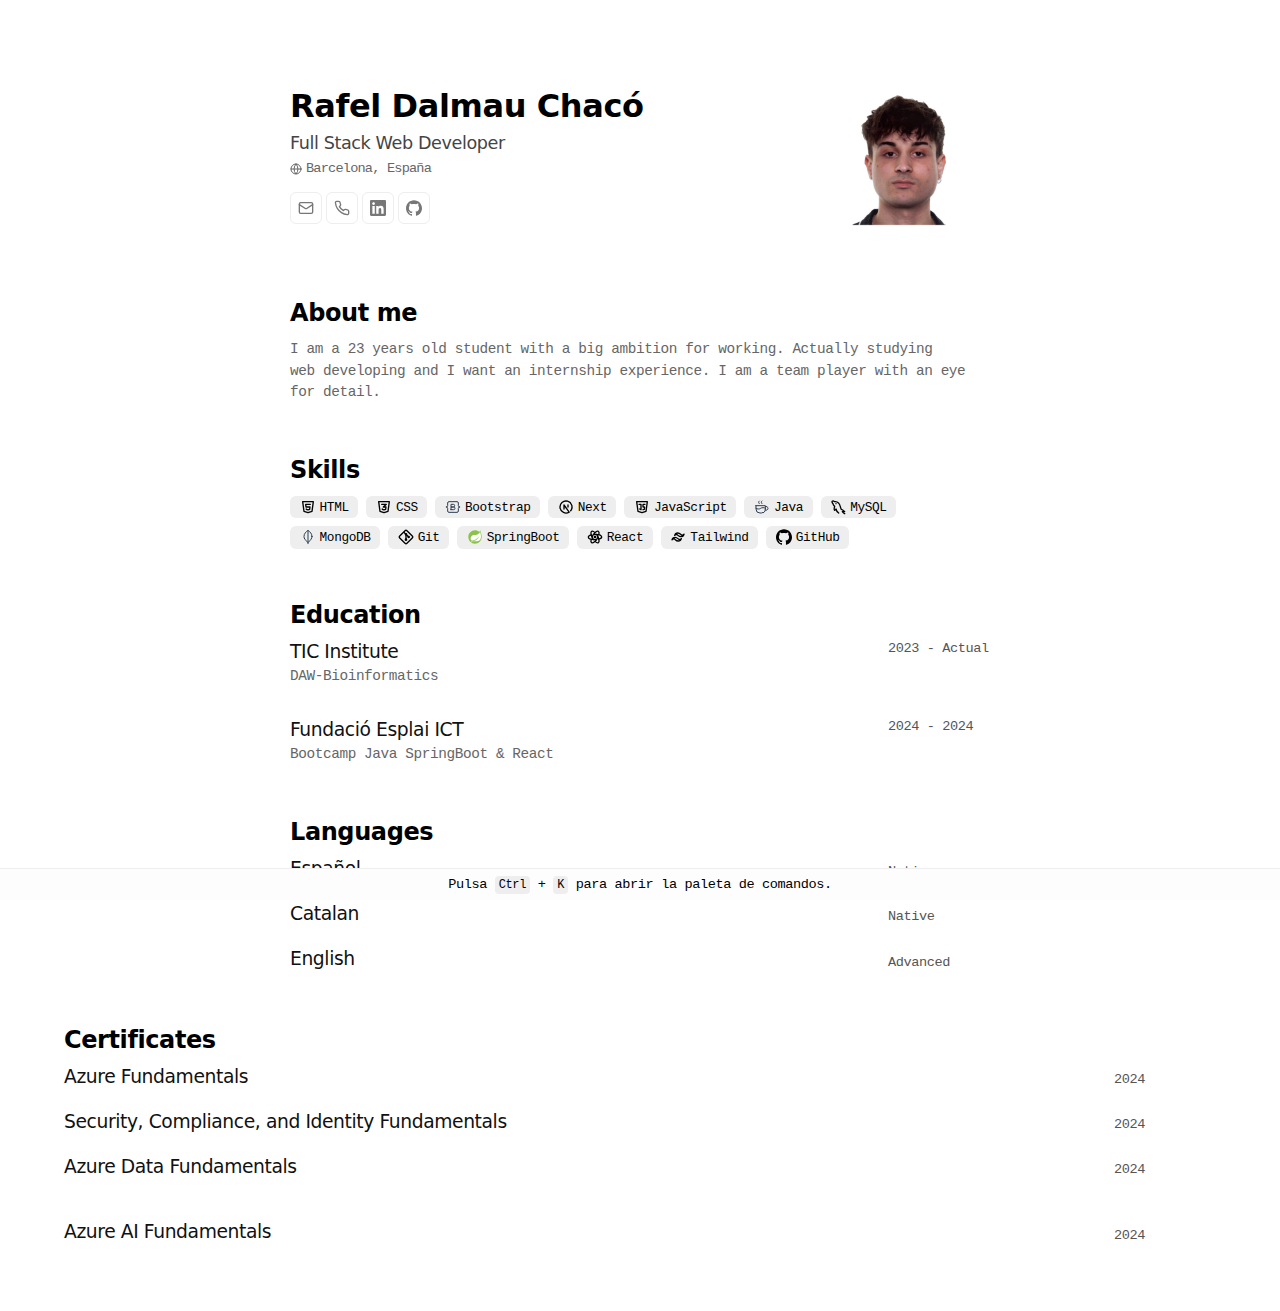
==== index.html @ 2e0b367d "Add files via upload" ====
<!DOCTYPE html>
<html lang="es">

<head>
    <meta charset="UTF-8">
    <title>CV de Rafel Dalmau Chacó - Full Stack Web Developer</title>
    <meta name="description"
        content="I am a 23 years old student with a big ambition for working. Actually studying web developing and I want an internship experience. I am a team player with an eye for detail.">
    <meta name="viewport" content="width=device-width">
    <link rel="icon" type="image/svg+xml" href="/favicon.svg">
    <link rel="preload" as="image" href="/me.webp">
    <link rel="stylesheet" href="/_astro/index.lom0MNfu.css" />
    <script type="module" src="/_astro/hoisted.kmOTkOm2.js"></script>
</head>

<body>
    <main data-astro-cid-j7pv25f6>
        <section data-astro-cid-sh445jdo>
            <div class="container" data-astro-cid-anhloy43>
                <div class="info" data-astro-cid-anhloy43>
                    <h1 data-astro-cid-anhloy43>Rafel Dalmau Chacó</h1>
                    <h2 data-astro-cid-anhloy43>Full Stack Web Developer</h2> <span data-astro-cid-anhloy43> <svg
                            xmlns="http://www.w3.org/2000/svg" width="12" height="12" viewBox="0 0 24 24" fill="none"
                            stroke="currentColor" stroke-width="2" stroke-linecap="round" stroke-linejoin="round">
                            <circle cx="12" cy="12" r="10"></circle>
                            <path d="M12 2a14.5 14.5 0 0 0 0 20 14.5 14.5 0 0 0 0-20"></path>
                            <path d="M2 12h20"></path>
                        </svg> Barcelona, España </span>
                    <footer class="print" data-astro-cid-anhloy43> rafelcod@gmail.com • +34 608732371 •
                        https://www.linkedin.com/in/rafeldalmauchaco/ </footer>
                    <footer class="no-print" data-astro-cid-anhloy43> <a href="mailto:rafelcod@gmail.com"
                            title="Enviar un correo electrónico a Rafel Dalmau Chacó al correo rafelcod@gmail.com"
                            target="_blank" rel="noopener noreferrer" data-astro-cid-anhloy43> <svg
                                xmlns="http://www.w3.org/2000/svg" width="16" height="16" viewBox="0 0 24 24"
                                fill="none" stroke="currentColor" stroke-width="2" stroke-linecap="round"
                                stroke-linejoin="round" class="lucide lucide-mail size-4">
                                <title>Mail Icon</title>
                                <rect width="20" height="16" x="2" y="4" rx="2"></rect>
                                <path d="m22 7-8.97 5.7a1.94 1.94 0 0 1-2.06 0L2 7"></path>
                            </svg> </a> <a href="tel:+34 608732371"
                            title="Llamar por teléfono a Rafel Dalmau Chacó al número +34 608732371" target="_blank"
                            rel="noopener noreferrer" data-astro-cid-anhloy43> <svg xmlns="http://www.w3.org/2000/svg"
                                width="16" height="16" viewBox="0 0 24 24" fill="none" stroke="currentColor"
                                stroke-width="2" stroke-linecap="round" stroke-linejoin="round">
                                <title>Phone Icon</title>
                                <path
                                    d="M22 16.92v3a2 2 0 0 1-2.18 2 19.79 19.79 0 0 1-8.63-3.07 19.5 19.5 0 0 1-6-6 19.79 19.79 0 0 1-3.07-8.67A2 2 0 0 1 4.11 2h3a2 2 0 0 1 2 1.72 12.84 12.84 0 0 0 .7 2.81 2 2 0 0 1-.45 2.11L8.09 9.91a16 16 0 0 0 6 6l1.27-1.27a2 2 0 0 1 2.11-.45 12.84 12.84 0 0 0 2.81.7A2 2 0 0 1 22 16.92z">
                                </path>
                            </svg> </a> <a href="https://www.linkedin.com/in/rafeldalmauchaco/"
                            title="Visitar el perfil de Rafel Dalmau Chacó en LinkedIn" target="_blank"
                            rel="noopener noreferrer" data-astro-cid-anhloy43> <svg height="16" width="16"
                                viewBox="0 0 24 24" xmlns="http://www.w3.org/2000/svg">
                                <title>LinkedIn</title>
                                <path fill="currentColor"
                                    d="M20.447 20.452h-3.554v-5.569c0-1.328-.027-3.037-1.852-3.037-1.853 0-2.136 1.445-2.136 2.939v5.667H9.351V9h3.414v1.561h.046c.477-.9 1.637-1.85 3.37-1.85 3.601 0 4.267 2.37 4.267 5.455v6.286zM5.337 7.433c-1.144 0-2.063-.926-2.063-2.065 0-1.138.92-2.063 2.063-2.063 1.14 0 2.064.925 2.064 2.063 0 1.139-.925 2.065-2.064 2.065zm1.782 13.019H3.555V9h3.564v11.452zM22.225 0H1.771C.792 0 0 .774 0 1.729v20.542C0 23.227.792 24 1.771 24h20.451C23.2 24 24 23.227 24 22.271V1.729C24 .774 23.2 0 22.222 0h.003z">
                                </path>
                            </svg> </a><a href="https://github.com/rdalmau23"
                            title="Visitar el perfil de Rafel Dalmau Chacó en GitHub" target="_blank"
                            rel="noopener noreferrer" data-astro-cid-anhloy43> <svg width="16" height="16"
                                viewBox="0 0 24 24" xmlns="http://www.w3.org/2000/svg">
                                <title>GitHub</title>
                                <path fill="currentColor"
                                    d="M12 .297c-6.63 0-12 5.373-12 12 0 5.303 3.438 9.8 8.205 11.385.6.113.82-.258.82-.577 0-.285-.01-1.04-.015-2.04-3.338.724-4.042-1.61-4.042-1.61C4.422 18.07 3.633 17.7 3.633 17.7c-1.087-.744.084-.729.084-.729 1.205.084 1.838 1.236 1.838 1.236 1.07 1.835 2.809 1.305 3.495.998.108-.776.417-1.305.76-1.605-2.665-.3-5.466-1.332-5.466-5.93 0-1.31.465-2.38 1.235-3.22-.135-.303-.54-1.523.105-3.176 0 0 1.005-.322 3.3 1.23.96-.267 1.98-.399 3-.405 1.02.006 2.04.138 3 .405 2.28-1.552 3.285-1.23 3.285-1.23.645 1.653.24 2.873.12 3.176.765.84 1.23 1.91 1.23 3.22 0 4.61-2.805 5.625-5.475 5.92.42.36.81 1.096.81 2.22 0 1.606-.015 2.896-.015 3.286 0 .315.21.69.825.57C20.565 22.092 24 17.592 24 12.297c0-6.627-5.373-12-12-12">
                                </path>
                            </svg> </a> </footer>
                </div>
                <figure data-astro-cid-anhloy43> <img src="/me.webp" alt="Rafel Dalmau Chacó" data-astro-cid-anhloy43>
                </figure>
            </div>
        </section>
        <section data-astro-cid-sh445jdo>
            <h2 data-astro-cid-sh445jdo>About me</h2>
            <p> I am a 23 years old student with a big ambition for working. Actually studying web developing and I want
                an internship experience. I am a team player with an eye for detail. </p>
        </section>
        <section data-astro-cid-sh445jdo>
            <h2 data-astro-cid-sh445jdo>Skills</h2>
            <ul data-astro-cid-sye7xtqh>
                <li data-astro-cid-sye7xtqh> <svg width="16" height="16" viewBox="0 0 24 24" stroke-width="2"
                        stroke="currentColor" fill="none" stroke-linecap="round" stroke-linejoin="round">
                        <path stroke="none" d="M0 0h24v24H0z" fill="none"></path>
                        <path d="M20 4l-2 14.5l-6 2l-6 -2l-2 -14.5z"></path>
                        <path d="M15.5 8h-7l.5 4h6l-.5 3.5l-2.5 .75l-2.5 -.75l-.1 -.5"></path>
                    </svg> <span data-astro-cid-sye7xtqh>HTML</span> </li>
                <li data-astro-cid-sye7xtqh> <svg width="16" height="16" viewBox="0 0 24 24" stroke-width="2"
                        stroke="currentColor" fill="none" stroke-linecap="round" stroke-linejoin="round">
                        <path stroke="none" d="M0 0h24v24H0z" fill="none"></path>
                        <path d="M20 4l-2 14.5l-6 2l-6 -2l-2 -14.5z"></path>
                        <path d="M8.5 8h7l-4.5 4h4l-.5 3.5l-2.5 .75l-2.5 -.75l-.1 -.5"></path>
                    </svg> <span data-astro-cid-sye7xtqh>CSS</span> </li>
                <li data-astro-cid-sye7xtqh> <svg xmlns="http://www.w3.org/2000/svg"
                        class="icon icon-tabler icon-tabler-brand-bootstrap" width="16" height="16" viewBox="0 0 24 24"
                        stroke-width="1.5" stroke="#2c3e50" fill="none" stroke-linecap="round" stroke-linejoin="round">
                        <path stroke="none" d="M0 0h24v24H0z" fill="none"></path>
                        <path d="M2 12a2 2 0 0 0 2 -2v-4a2 2 0 0 1 2 -2h12a2 2 0 0 1 2 2v4a2 2 0 0 0 2 2"></path>
                        <path d="M2 12a2 2 0 0 1 2 2v4a2 2 0 0 0 2 2h12a2 2 0 0 0 2 -2v-4a2 2 0 0 1 2 -2"></path>
                        <path d="M9 16v-8h3.5a2 2 0 1 1 0 4h-3.5h4a2 2 0 1 1 0 4h-4z"></path>
                    </svg> <span data-astro-cid-sye7xtqh>Bootstrap</span> </li>
                <li data-astro-cid-sye7xtqh> <svg width="16" height="16" viewBox="0 0 24 24" stroke-width="2"
                        stroke="currentColor" fill="none" stroke-linecap="round" stroke-linejoin="round">
                        <path stroke="none" d="M0 0h24v24H0z" fill="none"></path>
                        <path d="M9 15v-6l7.745 10.65a9 9 0 1 1 2.255 -1.993"></path>
                        <path d="M15 12v-3"></path>
                    </svg> <span data-astro-cid-sye7xtqh>Next</span> </li>
                <li data-astro-cid-sye7xtqh> <svg width="16" height="16" viewBox="0 0 24 24" stroke-width="2"
                        stroke="currentColor" fill="none" stroke-linecap="round" stroke-linejoin="round">
                        <path stroke="none" d="M0 0h24v24H0z" fill="none"></path>
                        <path d="M20 4l-2 14.5l-6 2l-6 -2l-2 -14.5z"></path>
                        <path d="M7.5 8h3v8l-2 -1"></path>
                        <path
                            d="M16.5 8h-2.5a.5 .5 0 0 0 -.5 .5v3a.5 .5 0 0 0 .5 .5h1.423a.5 .5 0 0 1 .495 .57l-.418 2.93l-2 .5">
                        </path>
                    </svg> <span data-astro-cid-sye7xtqh>JavaScript</span> </li>
                <li data-astro-cid-sye7xtqh> <svg xmlns="http://www.w3.org/2000/svg"
                        class="icon icon-tabler icon-tabler-coffee" width="16" height="16" viewBox="0 0 24 24"
                        stroke-width="1.5" stroke="#2c3e50" fill="none" stroke-linecap="round" stroke-linejoin="round">
                        <path stroke="none" d="M0 0h24v24H0z" fill="none"></path>
                        <path
                            d="M3 14c.83 .642 2.077 1.017 3.5 1c1.423 .017 2.67 -.358 3.5 -1c.83 -.642 2.077 -1.017 3.5 -1c1.423 -.017 2.67 .358 3.5 1">
                        </path>
                        <path d="M8 3a2.4 2.4 0 0 0 -1 2a2.4 2.4 0 0 0 1 2"></path>
                        <path d="M12 3a2.4 2.4 0 0 0 -1 2a2.4 2.4 0 0 0 1 2"></path>
                        <path d="M3 10h14v5a6 6 0 0 1 -6 6h-2a6 6 0 0 1 -6 -6v-5z"></path>
                        <path d="M16.746 16.726a3 3 0 1 0 .252 -5.555"></path>
                    </svg> <span data-astro-cid-sye7xtqh>Java</span> </li>
                <li data-astro-cid-sye7xtqh> <svg width="16" height="16" viewBox="0 0 24 24" stroke-width="2"
                        stroke="currentColor" fill="none" stroke-linecap="round" stroke-linejoin="round">
                        <path stroke="none" d="M0 0h24v24H0z" fill="none"></path>
                        <path
                            d="M13 21c-1.427 -1.026 -3.59 -3.854 -4 -6c-.486 .77 -1.501 2 -2 2c-1.499 -.888 -.574 -3.973 0 -6c-1.596 -1.433 -2.468 -2.458 -2.5 -4c-3.35 -3.44 -.444 -5.27 2.5 -3h1c8.482 .5 6.421 8.07 9 11.5c2.295 .522 3.665 2.254 5 3.5c-2.086 -.2 -2.784 -.344 -3.5 0c.478 1.64 2.123 2.2 3.5 3">
                        </path>
                        <path d="M9 7h.01"></path>
                    </svg> <span data-astro-cid-sye7xtqh>MySQL</span> </li>
                <li data-astro-cid-sye7xtqh> <svg xmlns="http://www.w3.org/2000/svg"
                        class="icon icon-tabler icon-tabler-brand-mongodb" width="16" height="16" viewBox="0 0 24 24"
                        stroke-width="1.5" stroke="#2c3e50" fill="none" stroke-linecap="round" stroke-linejoin="round">
                        <path stroke="none" d="M0 0h24v24H0z" fill="none"></path>
                        <path d="M12 3v19"></path>
                        <path
                            d="M18 11.227c0 3.273 -1.812 4.77 -6 9.273c-4.188 -4.503 -6 -6 -6 -9.273c0 -4.454 3.071 -6.927 6 -9.227c2.929 2.3 6 4.773 6 9.227z">
                        </path>
                    </svg> <span data-astro-cid-sye7xtqh>MongoDB</span> </li>
                <li data-astro-cid-sye7xtqh> <svg width="16" height="16" viewBox="0 0 24 24" stroke-width="2"
                        stroke="currentColor" fill="none" stroke-linecap="round" stroke-linejoin="round">
                        <path stroke="none" d="M0 0h24v24H0z" fill="none"></path>
                        <path d="M16 12m-1 0a1 1 0 1 0 2 0a1 1 0 1 0 -2 0"></path>
                        <path d="M12 8m-1 0a1 1 0 1 0 2 0a1 1 0 1 0 -2 0"></path>
                        <path d="M12 16m-1 0a1 1 0 1 0 2 0a1 1 0 1 0 -2 0"></path>
                        <path d="M12 15v-6"></path>
                        <path d="M15 11l-2 -2"></path>
                        <path d="M11 7l-1.9 -1.9"></path>
                        <path
                            d="M13.446 2.6l7.955 7.954a2.045 2.045 0 0 1 0 2.892l-7.955 7.955a2.045 2.045 0 0 1 -2.892 0l-7.955 -7.955a2.045 2.045 0 0 1 0 -2.892l7.955 -7.955a2.045 2.045 0 0 1 2.892 0z">
                        </path>
                    </svg> <span data-astro-cid-sye7xtqh>Git</span> </li>
                <li data-astro-cid-sye7xtqh> <svg xmlns="http://www.w3.org/2000/svg" x="0px" y="0px" width="16"
                        height="16" viewBox="0 0 48 48">
                        <path fill="#8bc34a"
                            d="M43.982,23.635c0.069-4.261-0.891-9.328-2.891-15.273l-1.568-4.662l-2.13,4.433 c-0.114,0.237-0.244,0.469-0.38,0.698C33.514,5.827,28.974,4,24,4C12.954,4,4,12.954,4,24c0,11.046,8.954,20,20,20s20-8.954,20-20 C44,23.877,43.984,23.758,43.982,23.635z">
                        </path>
                        <path fill="#fff"
                            d="M39.385 32.558c-3.123 4.302-8.651 4.533-13.854 4.442H18.75h-1.938c4.428-1.593 7.063-1.972 9.754-3.4 5.068-2.665 10.078-8.496 11.121-14.562-1.93 5.836-7.779 10.85-13.109 12.889-3.652 1.393-10.248 2.745-10.248 2.745l-.267-.145C9.573 32.268 9.437 22.214 17.6 18.968c3.574-1.423 6.993-.641 10.854-1.593 4.122-1.012 8.89-4.208 10.83-8.375C41.456 15.667 44.07 26.106 39.385 32.558L39.385 32.558zM15.668 38.445C15.386 38.795 14.955 39 14.505 39c-.823 0-1.495-.677-1.495-1.5s.677-1.5 1.495-1.5c.341 0 .677.118.941.336C16.086 36.855 16.186 37.805 15.668 38.445L15.668 38.445z">
                        </path>
                    </svg> <span data-astro-cid-sye7xtqh>SpringBoot</span> </li>
                <li data-astro-cid-sye7xtqh> <svg width="16" height="16" viewBox="0 0 24 24" stroke-width="2"
                        stroke="currentColor" fill="none" stroke-linecap="round" stroke-linejoin="round">
                        <path stroke="none" d="M0 0h24v24H0z" fill="none"></path>
                        <path
                            d="M6.306 8.711c-2.602 .723 -4.306 1.926 -4.306 3.289c0 2.21 4.477 4 10 4c.773 0 1.526 -.035 2.248 -.102">
                        </path>
                        <path
                            d="M17.692 15.289c2.603 -.722 4.308 -1.926 4.308 -3.289c0 -2.21 -4.477 -4 -10 -4c-.773 0 -1.526 .035 -2.25 .102">
                        </path>
                        <path
                            d="M6.305 15.287c-.676 2.615 -.485 4.693 .695 5.373c1.913 1.105 5.703 -1.877 8.464 -6.66c.387 -.67 .733 -1.339 1.036 -2">
                        </path>
                        <path
                            d="M17.694 8.716c.677 -2.616 .487 -4.696 -.694 -5.376c-1.913 -1.105 -5.703 1.877 -8.464 6.66c-.387 .67 -.733 1.34 -1.037 2">
                        </path>
                        <path
                            d="M12 5.424c-1.925 -1.892 -3.82 -2.766 -5 -2.084c-1.913 1.104 -1.226 5.877 1.536 10.66c.386 .67 .793 1.304 1.212 1.896">
                        </path>
                        <path
                            d="M12 18.574c1.926 1.893 3.821 2.768 5 2.086c1.913 -1.104 1.226 -5.877 -1.536 -10.66c-.375 -.65 -.78 -1.283 -1.212 -1.897">
                        </path>
                        <path d="M11.5 12.866a1 1 0 1 0 1 -1.732a1 1 0 0 0 -1 1.732z"></path>
                    </svg> <span data-astro-cid-sye7xtqh>React</span> </li>
                <li data-astro-cid-sye7xtqh> <svg width="16" height="16" viewBox="0 0 24 24" stroke-width="2"
                        stroke="currentColor" fill="none" stroke-linecap="round" stroke-linejoin="round">
                        <path stroke="none" d="M0 0h24v24H0z" fill="none"></path>
                        <path
                            d="M11.667 6c-2.49 0 -4.044 1.222 -4.667 3.667c.933 -1.223 2.023 -1.68 3.267 -1.375c.71 .174 1.217 .68 1.778 1.24c.916 .912 2 1.968 4.288 1.968c2.49 0 4.044 -1.222 4.667 -3.667c-.933 1.223 -2.023 1.68 -3.267 1.375c-.71 -.174 -1.217 -.68 -1.778 -1.24c-.916 -.912 -1.975 -1.968 -4.288 -1.968zm-4 6.5c-2.49 0 -4.044 1.222 -4.667 3.667c.933 -1.223 2.023 -1.68 3.267 -1.375c.71 .174 1.217 .68 1.778 1.24c.916 .912 1.975 1.968 4.288 1.968c2.49 0 4.044 -1.222 4.667 -3.667c-.933 1.223 -2.023 1.68 -3.267 1.375c-.71 -.174 -1.217 -.68 -1.778 -1.24c-.916 -.912 -1.975 -1.968 -4.288 -1.968z">
                        </path>
                    </svg> <span data-astro-cid-sye7xtqh>Tailwind</span> </li>
                <li data-astro-cid-sye7xtqh> <svg width="16" height="16" viewBox="0 0 24 24"
                        xmlns="http://www.w3.org/2000/svg">
                        <title>GitHub</title>
                        <path fill="currentColor"
                            d="M12 .297c-6.63 0-12 5.373-12 12 0 5.303 3.438 9.8 8.205 11.385.6.113.82-.258.82-.577 0-.285-.01-1.04-.015-2.04-3.338.724-4.042-1.61-4.042-1.61C4.422 18.07 3.633 17.7 3.633 17.7c-1.087-.744.084-.729.084-.729 1.205.084 1.838 1.236 1.838 1.236 1.07 1.835 2.809 1.305 3.495.998.108-.776.417-1.305.76-1.605-2.665-.3-5.466-1.332-5.466-5.93 0-1.31.465-2.38 1.235-3.22-.135-.303-.54-1.523.105-3.176 0 0 1.005-.322 3.3 1.23.96-.267 1.98-.399 3-.405 1.02.006 2.04.138 3 .405 2.28-1.552 3.285-1.23 3.285-1.23.645 1.653.24 2.873.12 3.176.765.84 1.23 1.91 1.23 3.22 0 4.61-2.805 5.625-5.475 5.92.42.36.81 1.096.81 2.22 0 1.606-.015 2.896-.015 3.286 0 .315.21.69.825.57C20.565 22.092 24 17.592 24 12.297c0-6.627-5.373-12-12-12">
                        </path>
                    </svg> <span data-astro-cid-sye7xtqh>GitHub</span> </li>
            </ul>
        </section>
        <section data-astro-cid-sh445jdo>
            <h2 data-astro-cid-sh445jdo>Education</h2>
            <ul data-astro-cid-qtcj2w7e>
                <li data-astro-cid-qtcj2w7e>
                    <article data-astro-cid-qtcj2w7e>
                        <header data-astro-cid-qtcj2w7e>
                            <div data-astro-cid-qtcj2w7e>
                                <h3 data-astro-cid-qtcj2w7e>TIC Institute</h3>
                            </div> <time data-astro-cid-qtcj2w7e>2023 - Actual</time>
                        </header>
                        <footer data-astro-cid-qtcj2w7e>
                            <p data-astro-cid-qtcj2w7e>DAW-Bioinformatics</p>
                        </footer>
                    </article>
                </li>
                <li data-astro-cid-qtcj2w7e>
                    <article data-astro-cid-qtcj2w7e>
                        <header data-astro-cid-qtcj2w7e>
                            <div data-astro-cid-qtcj2w7e>
                                <h3 data-astro-cid-qtcj2w7e>Fundació Esplai ICT</h3>
                            </div> <time data-astro-cid-qtcj2w7e>2024 - 2024</time>
                        </header>
                        <footer data-astro-cid-qtcj2w7e>
                            <p data-astro-cid-qtcj2w7e>Bootcamp Java SpringBoot &amp; React</p>
                        </footer>
                    </article>
                </li>
            </ul>
        </section>
        <section data-astro-cid-sh445jdo>
            <h2 data-astro-cid-sh445jdo>Languages</h2>
            <ul data-astro-cid-u54yfc2x>
                <li data-astro-cid-u54yfc2x>
                    <article data-astro-cid-u54yfc2x>
                        <header data-astro-cid-u54yfc2x>
                            <div data-astro-cid-u54yfc2x>
                                <h3 data-astro-cid-u54yfc2x>Español</h3>
                                <h4 data-astro-cid-u54yfc2x></h4>
                            </div> <time data-astro-cid-u54yfc2x>Native</time>
                        </header>
                    </article>
                </li>
                <li data-astro-cid-u54yfc2x>
                    <article data-astro-cid-u54yfc2x>
                        <header data-astro-cid-u54yfc2x>
                            <div data-astro-cid-u54yfc2x>
                                <h3 data-astro-cid-u54yfc2x>Catalan</h3>
                                <h4 data-astro-cid-u54yfc2x></h4>
                            </div> <time data-astro-cid-u54yfc2x>Native</time>
                        </header>
                    </article>
                </li>
                <li data-astro-cid-u54yfc2x>
                    <article data-astro-cid-u54yfc2x>
                        <header data-astro-cid-u54yfc2x>
                            <div data-astro-cid-u54yfc2x>
                                <h3 data-astro-cid-u54yfc2x>English</h3>
                                <h4 data-astro-cid-u54yfc2x></h4>
                            </div> <time data-astro-cid-u54yfc2x>Advanced</time>
                        </header>
                    </article>
                </li>
            </ul>
        </section>
        <section data-astro-cid-sh445jdo></section>
            <h2 data-astro-cid-sh445jdo>Certificates</h2>
            <ul data-astro-cid-u54yfc2x>
                <li data-astro-cid-u54yfc2x>
                    <article data-astro-cid-u54yfc2x>
                        <header data-astro-cid-u54yfc2x>
                            <div data-astro-cid-u54yfc2x>
                                <h3 data-astro-cid-u54yfc2x>Azure Fundamentals</h3>
                                <h4 data-astro-cid-u54yfc2x></h4>
                            </div> <time data-astro-cid-u54yfc2x>2024</time>
                        </header>
                    </article>
                </li>
                <li data-astro-cid-u54yfc2x>
                    <article data-astro-cid-u54yfc2x>
                        <header data-astro-cid-u54yfc2x>
                            <div data-astro-cid-u54yfc2x>
                                <h3 data-astro-cid-u54yfc2x>Security, Compliance, and Identity Fundamentals</h3>
                                <h4 data-astro-cid-u54yfc2x></h4>
                            </div> <time data-astro-cid-u54yfc2x>2024</time>
                        </header>
                    </article>
                </li>
                <li data-astro-cid-u54yfc2x>
                    <article data-astro-cid-u54yfc2x>
                        <header data-astro-cid-u54yfc2x>
                            <div data-astro-cid-u54yfc2x>
                                <h3 data-astro-cid-u54yfc2x>Azure Data Fundamentals</h3>
                                <h4 data-astro-cid-u54yfc2x></h4>
                            </div> <time data-astro-cid-u54yfc2x>2024</time>
                        </header>
                    </article>
                </li>
                <li data-astro-cid-u54yfc2x></li>
                    <article data-astro-cid-u54yfc2x>
                        <header data-astro-cid-u54yfc2x>
                            <div data-astro-cid-u54yfc2x>
                                <h3 data-astro-cid-u54yfc2x>Azure AI Fundamentals</h3>
                                <h4 data-astro-cid-u54yfc2x></h4>
                            </div> <time data-astro-cid-u54yfc2x>2024</time>
                        </header>
                    </article>
                </li>
            </ul>
        </section>
    </main>
    <footer id="normal-footer" class="no-print" data-astro-cid-5uazswxx>
        Pulsa <kbd data-astro-cid-5uazswxx>Ctrl</kbd> + <kbd data-astro-cid-5uazswxx>K</kbd> para abrir la paleta de
        comandos.
    </footer>
    <div id="footer-button" class="no-print" data-astro-cid-5uazswxx> <svg xmlns="http://www.w3.org/2000/svg"
            class="icon icon-tabler icon-tabler-command" width="32" height="32" viewBox="0 0 24 24" stroke-width="1.5"
            stroke="#777" fill="none" stroke-linecap="round" stroke-linejoin="round" data-astro-cid-5uazswxx>
            <path stroke="none" d="M0 0h24v24H0z" fill="none" data-astro-cid-5uazswxx></path>
            <path d="M7 9a2 2 0 1 1 2 -2v10a2 2 0 1 1 -2 -2h10a2 2 0 1 1 -2 2v-10a2 2 0 1 1 2 2h-10"
                data-astro-cid-5uazswxx></path>
        </svg> </div> <ninja-keys
        data-info="[{&#34;id&#34;:&#34;LinkedIn&#34;,&#34;section&#34;:&#34;Social&#34;,&#34;title&#34;:&#34;Visitar LinkedIn&#34;,&#34;url&#34;:&#34;https://www.linkedin.com/in/rafeldalmauchaco/&#34;,&#34;icon&#34;:&#34;<svg\n  height=\&#34;16\&#34;\n  width=\&#34;16\&#34;\n  viewBox=\&#34;0 0 24 24\&#34;\n  xmlns=\&#34;http://www.w3.org/2000/svg\&#34;\n  style=\&#34;margin-right: 8px\&#34;\n  ><title>LinkedIn</title><path\n    fill=\&#34;currentColor\&#34;\n    d=\&#34;M20.447 20.452h-3.554v-5.569c0-1.328-.027-3.037-1.852-3.037-1.853 0-2.136 1.445-2.136 2.939v5.667H9.351V9h3.414v1.561h.046c.477-.9 1.637-1.85 3.37-1.85 3.601 0 4.267 2.37 4.267 5.455v6.286zM5.337 7.433c-1.144 0-2.063-.926-2.063-2.065 0-1.138.92-2.063 2.063-2.063 1.14 0 2.064.925 2.064 2.063 0 1.139-.925 2.065-2.064 2.065zm1.782 13.019H3.555V9h3.564v11.452zM22.225 0H1.771C.792 0 0 .774 0 1.729v20.542C0 23.227.792 24 1.771 24h20.451C23.2 24 24 23.227 24 22.271V1.729C24 .774 23.2 0 22.222 0h.003z\&#34;\n  ></path></svg\n>&#34;,&#34;hotkey&#34;:&#34;ctrl+L&#34;},{&#34;id&#34;:&#34;GitHub&#34;,&#34;section&#34;:&#34;Social&#34;,&#34;title&#34;:&#34;Visitar GitHub&#34;,&#34;url&#34;:&#34;https://github.com/rdalmau23&#34;,&#34;icon&#34;:&#34;<svg\n  width=\&#34;16\&#34;\n  height=\&#34;16\&#34;\n  viewBox=\&#34;0 0 24 24\&#34;\n  xmlns=\&#34;http://www.w3.org/2000/svg\&#34;\n  style=\&#34;margin-right: 8px\&#34;\n  ><path\n    fill=\&#34;currentColor\&#34;\n    d=\&#34;M12 .297c-6.63 0-12 5.373-12 12 0 5.303 3.438 9.8 8.205 11.385.6.113.82-.258.82-.577 0-.285-.01-1.04-.015-2.04-3.338.724-4.042-1.61-4.042-1.61C4.422 18.07 3.633 17.7 3.633 17.7c-1.087-.744.084-.729.084-.729 1.205.084 1.838 1.236 1.838 1.236 1.07 1.835 2.809 1.305 3.495.998.108-.776.417-1.305.76-1.605-2.665-.3-5.466-1.332-5.466-5.93 0-1.31.465-2.38 1.235-3.22-.135-.303-.54-1.523.105-3.176 0 0 1.005-.322 3.3 1.23.96-.267 1.98-.399 3-.405 1.02.006 2.04.138 3 .405 2.28-1.552 3.285-1.23 3.285-1.23.645 1.653.24 2.873.12 3.176.765.84 1.23 1.91 1.23 3.22 0 4.61-2.805 5.625-5.475 5.92.42.36.81 1.096.81 2.22 0 1.606-.015 2.896-.015 3.286 0 .315.21.69.825.57C20.565 22.092 24 17.592 24 12.297c0-6.627-5.373-12-12-12\&#34;\n  ></path></svg\n>&#34;,&#34;hotkey&#34;:&#34;ctrl+G&#34;}]"
        placeholder="Buscar comando" hideBreadcrumbs="true" data-astro-cid-5uazswxx></ninja-keys>
</body>

</html>
---- _astro/index.lom0MNfu.css ----
html{font-family:Menlo,Monaco,Lucida Console,Courier New,Courier,monospace;background:#fff;letter-spacing:-.025rem}body,figure{margin:0;padding:0}a{text-decoration:none}ul{list-style:none;margin:0;padding:0}*,*:before,*:after{box-sizing:border-box}h1,h2,h3,h4{margin:0;font-family:system-ui,-apple-system,BlinkMacSystemFont,Segoe UI,Roboto,Oxygen,Ubuntu,Cantarell,Open Sans,Helvetica Neue,sans-serif}p{color:#666;font-size:.9rem;line-height:1.5;margin:0;text-wrap:pretty}.print{display:none!important}@media print{.no-print{display:none!important}.print{display:block!important}astro-dev-toolbar{display:none!important}article{break-inside:avoid}}section[data-astro-cid-sh445jdo]{max-width:700px;margin:0 auto 48px}h2[data-astro-cid-sh445jdo]{margin-bottom:8px;font-weight:700;line-height:1.5;font-size:1.5rem}@media (width <= 700px){section[data-astro-cid-sh445jdo]{margin-bottom:38px}}ul[data-astro-cid-qtcj2w7e]{display:flex;flex-direction:column;gap:32px}article[data-astro-cid-qtcj2w7e] h3[data-astro-cid-qtcj2w7e]{font-weight:500;color:#111}header[data-astro-cid-qtcj2w7e]{display:flex;justify-content:space-between;align-items:flex-start;margin-bottom:4px}time[data-astro-cid-qtcj2w7e]{color:#555;font-size:.85rem;min-width:102px}@media (width <= 700px){time[data-astro-cid-qtcj2w7e]{text-align:right}}.container[data-astro-cid-anhloy43]{display:flex;flex-direction:row;align-items:center;justify-content:space-between;gap:1rem}.info[data-astro-cid-anhloy43]{display:flex;flex-direction:column;gap:.5rem;padding-right:32px}h1[data-astro-cid-anhloy43]{font-size:2rem}h2[data-astro-cid-anhloy43]{color:#444;font-weight:500;font-size:1.1rem;text-wrap:balance}img[data-astro-cid-anhloy43]{aspect-ratio:1 / 1;object-fit:cover;width:178px;border-radius:16px}span[data-astro-cid-anhloy43]{color:#666;display:flex;align-items:center;gap:.25rem;font-size:.85rem;letter-spacing:-.05rem}footer[data-astro-cid-anhloy43]{color:#555;font-size:.65rem;display:flex;gap:4px;margin-top:8px}footer[data-astro-cid-anhloy43] a[data-astro-cid-anhloy43]{color:#777;display:inline-flex;align-items:center;justify-content:center;border:1px solid #eee;padding:4px;height:32px;width:32px;border-radius:6px;transition:all .3s ease}footer[data-astro-cid-anhloy43] a[data-astro-cid-anhloy43]:hover{background:#eee;border:1px solid #ddd}@media (width <= 700px){.container[data-astro-cid-anhloy43]{flex-direction:column-reverse}.info[data-astro-cid-anhloy43]{justify-content:center;align-items:center;padding-right:0;text-align:center}figure[data-astro-cid-anhloy43]{display:flex;justify-content:center;align-items:center}h2[data-astro-cid-anhloy43]{text-wrap:balance}figure[data-astro-cid-anhloy43]{margin:0 auto}}ul[data-astro-cid-u54yfc2x]{display:flex;flex-direction:column;gap:20px}article[data-astro-cid-u54yfc2x] h3[data-astro-cid-u54yfc2x]{font-weight:500;color:#111}article[data-astro-cid-u54yfc2x] a[data-astro-cid-u54yfc2x]{color:#111}article[data-astro-cid-u54yfc2x] a[data-astro-cid-u54yfc2x]:hover{text-decoration:underline}article[data-astro-cid-u54yfc2x] h4[data-astro-cid-u54yfc2x]{color:#222;font-weight:400}header[data-astro-cid-u54yfc2x]{display:flex;justify-content:space-between;align-items:flex-start;margin-bottom:4px}time[data-astro-cid-u54yfc2x]{color:#555;margin-top:6.25px;font-size:.85rem;min-width:102px}@media (width <= 700px){time[data-astro-cid-u54yfc2x]{text-align:right}}ul[data-astro-cid-sye7xtqh]{display:inline-flex;gap:8px;flex-wrap:wrap}li[data-astro-cid-sye7xtqh]{align-items:center;background:#eee;border-radius:6px;color:#000;display:flex;font-size:.8rem;font-weight:500;gap:4px;padding:.2rem .6rem}@media print{ninja-keys[data-astro-cid-5uazswxx]{display:none!important}}@keyframes fadeIn{0%{opacity:0}to{opacity:1}}@media (min-width: 601px){#normal-footer[data-astro-cid-5uazswxx]{display:block}#footer-button[data-astro-cid-5uazswxx]{display:none}}@media (max-width: 600px){#normal-footer[data-astro-cid-5uazswxx]{display:none}#footer-button[data-astro-cid-5uazswxx]{background:#fff;position:fixed;border:1px solid #eee;right:10px;bottom:10px;width:50px;height:50px;border-radius:50%;display:flex;align-items:center;justify-content:center;cursor:pointer}}footer[data-astro-cid-5uazswxx]{background:#fdfdfd;border-top:1px solid #eee;position:fixed;bottom:0;width:100%;padding-block:8px;text-align:center;font-size:.85rem;view-timeline-name:--revealing;view-timeline-axis:block;animation:linear .3s fadeIn;animation-timeline:--revealing;animation-range:entry 100% cover 10%}kbd[data-astro-cid-5uazswxx]{background:#eee;border-radius:4px;padding:2px 4px;font-size:12px}main[data-astro-cid-j7pv25f6]{padding:4rem;margin:auto;width:100%}@media (width <= 700px){main[data-astro-cid-j7pv25f6]{padding:2rem}}
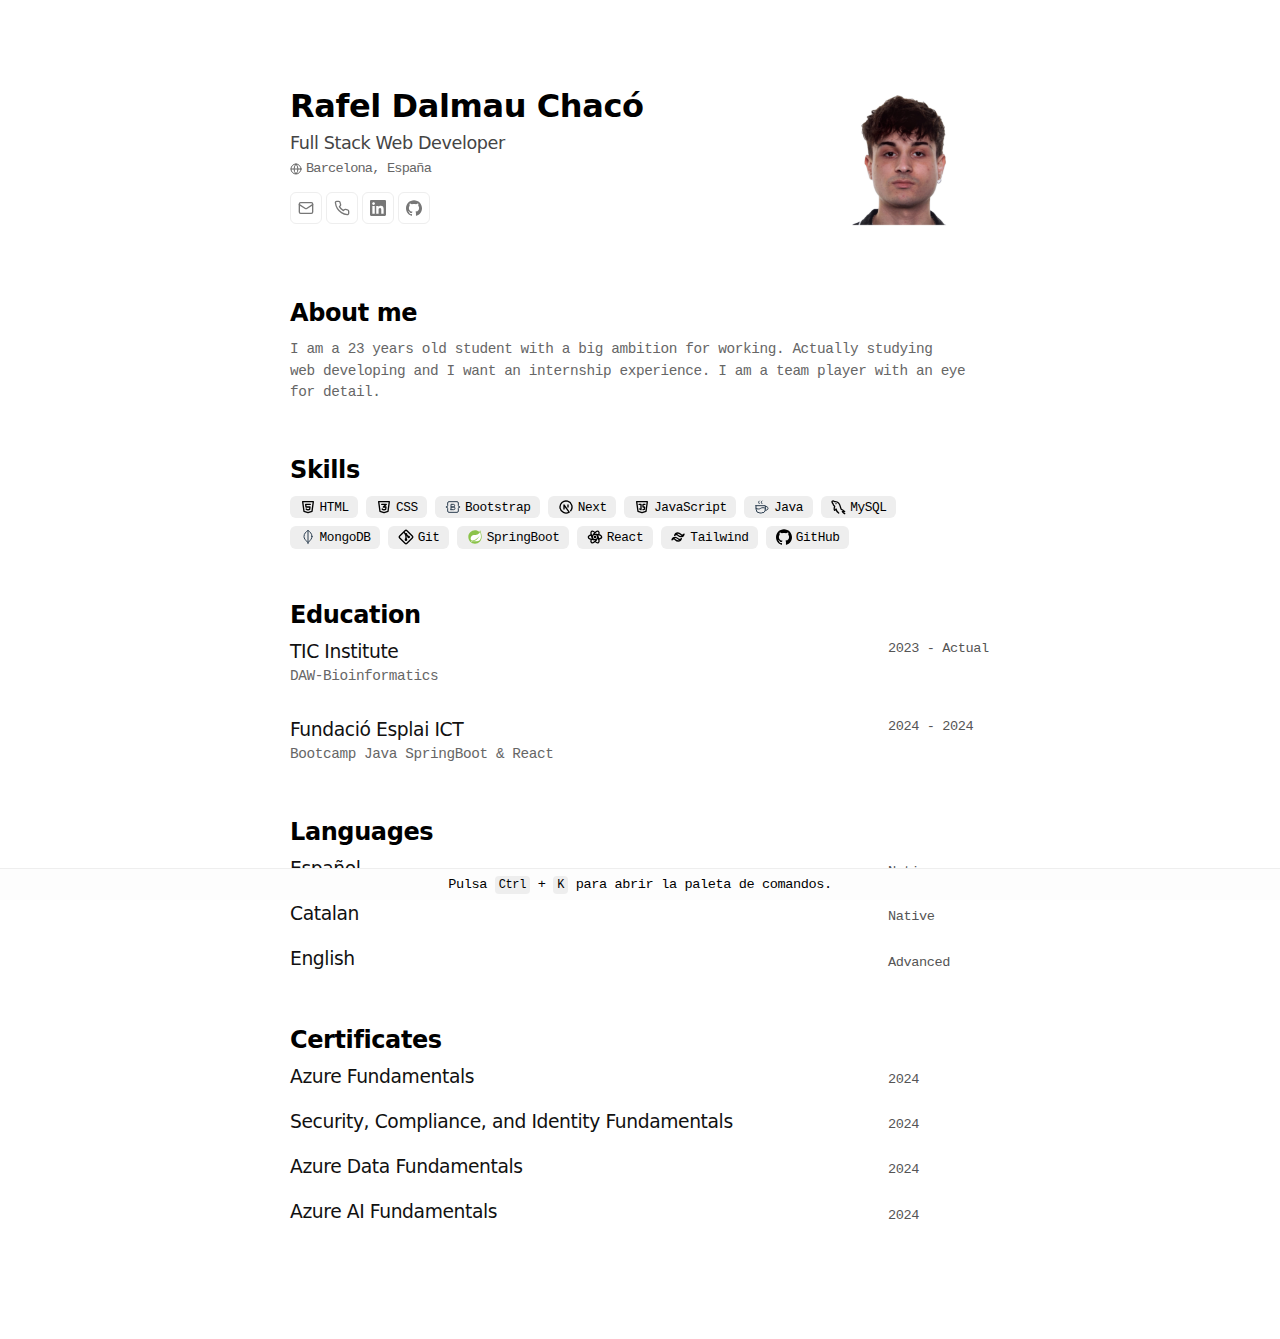
==== commit 0fc658c1: "ss" ====
--- a/index.html
+++ b/index.html
@@ -265,7 +265,7 @@
                 </li>
             </ul>
         </section>
-        <section data-astro-cid-sh445jdo></section>
+        <section data-astro-cid-sh445jdo>
             <h2 data-astro-cid-sh445jdo>Certificates</h2>
             <ul data-astro-cid-u54yfc2x>
                 <li data-astro-cid-u54yfc2x>
@@ -274,7 +274,8 @@
                             <div data-astro-cid-u54yfc2x>
                                 <h3 data-astro-cid-u54yfc2x>Azure Fundamentals</h3>
                                 <h4 data-astro-cid-u54yfc2x></h4>
-                            </div> <time data-astro-cid-u54yfc2x>2024</time>
+                            </div> 
+                            <time data-astro-cid-u54yfc2x>2024</time>
                         </header>
                     </article>
                 </li>
@@ -284,7 +285,8 @@
                             <div data-astro-cid-u54yfc2x>
                                 <h3 data-astro-cid-u54yfc2x>Security, Compliance, and Identity Fundamentals</h3>
                                 <h4 data-astro-cid-u54yfc2x></h4>
-                            </div> <time data-astro-cid-u54yfc2x>2024</time>
+                            </div> 
+                            <time data-astro-cid-u54yfc2x>2024</time>
                         </header>
                     </article>
                 </li>
@@ -294,17 +296,19 @@
                             <div data-astro-cid-u54yfc2x>
                                 <h3 data-astro-cid-u54yfc2x>Azure Data Fundamentals</h3>
                                 <h4 data-astro-cid-u54yfc2x></h4>
-                            </div> <time data-astro-cid-u54yfc2x>2024</time>
-                        </header>
-                    </article>
-                </li>
-                <li data-astro-cid-u54yfc2x></li>
+                            </div> 
+                            <time data-astro-cid-u54yfc2x>2024</time>
+                        </header>
+                    </article>
+                </li>
+                <li data-astro-cid-u54yfc2x>
                     <article data-astro-cid-u54yfc2x>
                         <header data-astro-cid-u54yfc2x>
                             <div data-astro-cid-u54yfc2x>
                                 <h3 data-astro-cid-u54yfc2x>Azure AI Fundamentals</h3>
                                 <h4 data-astro-cid-u54yfc2x></h4>
-                            </div> <time data-astro-cid-u54yfc2x>2024</time>
+                            </div> 
+                            <time data-astro-cid-u54yfc2x>2024</time>
                         </header>
                     </article>
                 </li>
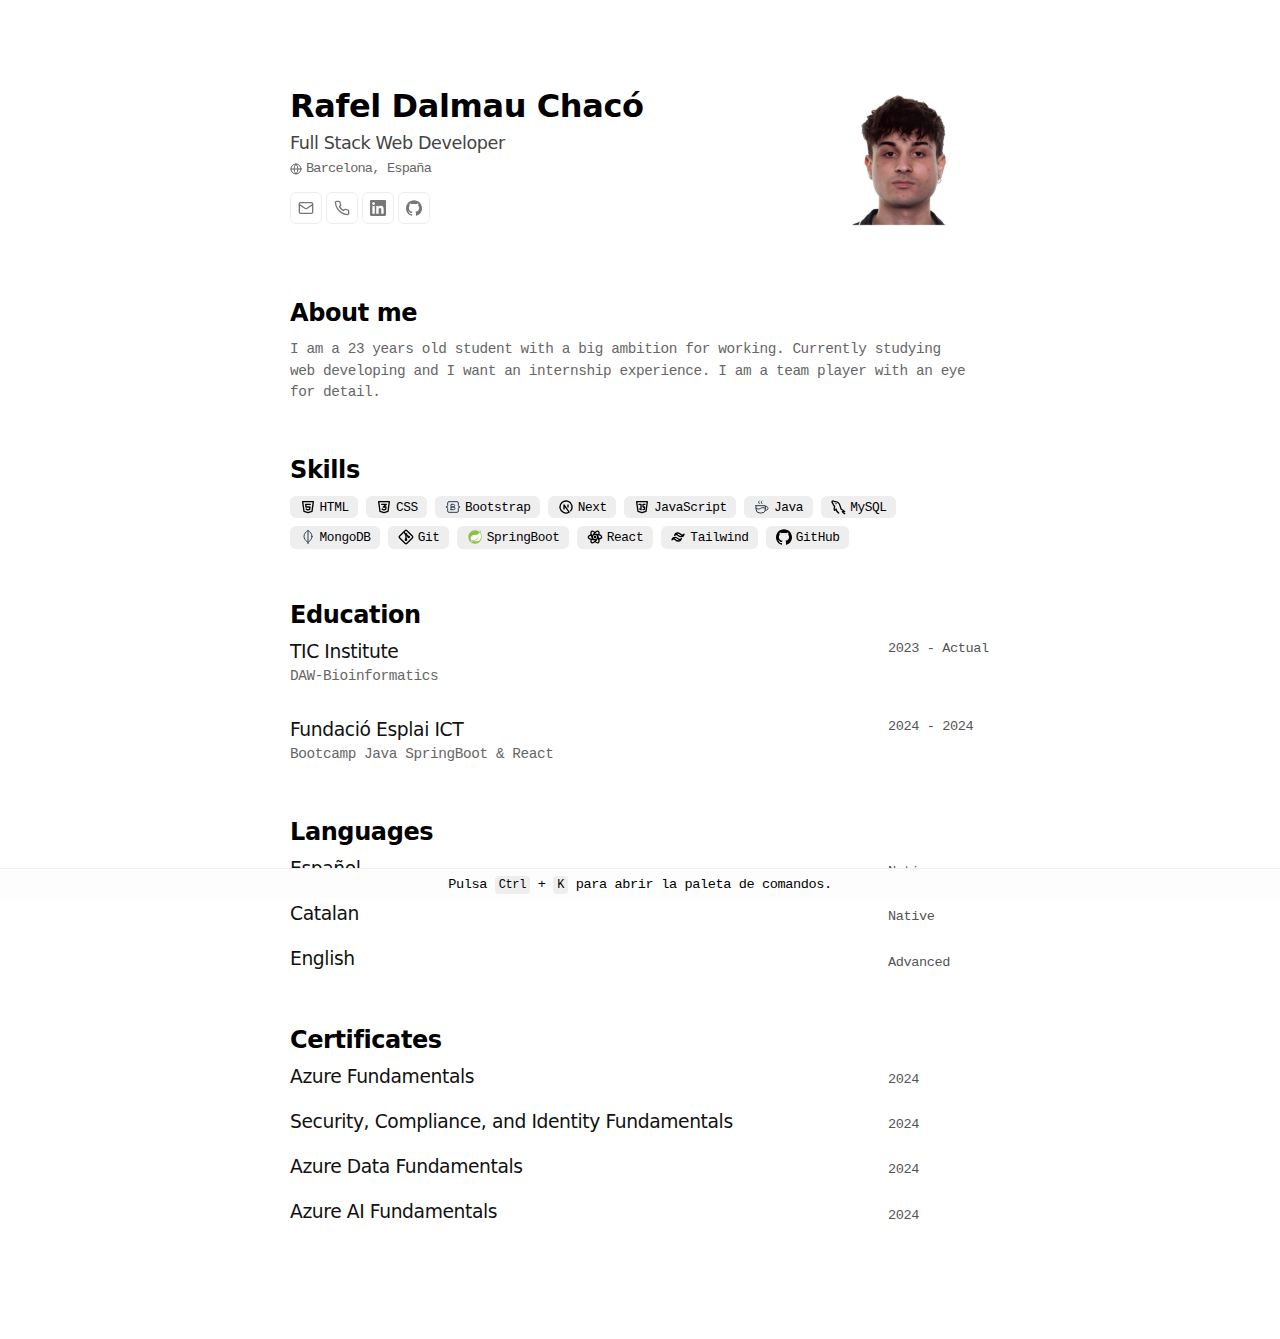
==== commit 10414016: "Actualizar index.html" ====
--- a/index.html
+++ b/index.html
@@ -70,7 +70,7 @@
         </section>
         <section data-astro-cid-sh445jdo>
             <h2 data-astro-cid-sh445jdo>About me</h2>
-            <p> I am a 23 years old student with a big ambition for working. Actually studying web developing and I want
+            <p> I am a 23 years old student with a big ambition for working. Currently studying web developing and I want
                 an internship experience. I am a team player with an eye for detail. </p>
         </section>
         <section data-astro-cid-sh445jdo>
--- a/_astro/index.lom0MNfu.css
+++ b/_astro/index.lom0MNfu.css
@@ -1 +1,4 @@
-html{font-family:Menlo,Monaco,Lucida Console,Courier New,Courier,monospace;background:#fff;letter-spacing:-.025rem}body,figure{margin:0;padding:0}a{text-decoration:none}ul{list-style:none;margin:0;padding:0}*,*:before,*:after{box-sizing:border-box}h1,h2,h3,h4{margin:0;font-family:system-ui,-apple-system,BlinkMacSystemFont,Segoe UI,Roboto,Oxygen,Ubuntu,Cantarell,Open Sans,Helvetica Neue,sans-serif}p{color:#666;font-size:.9rem;line-height:1.5;margin:0;text-wrap:pretty}.print{display:none!important}@media print{.no-print{display:none!important}.print{display:block!important}astro-dev-toolbar{display:none!important}article{break-inside:avoid}}section[data-astro-cid-sh445jdo]{max-width:700px;margin:0 auto 48px}h2[data-astro-cid-sh445jdo]{margin-bottom:8px;font-weight:700;line-height:1.5;font-size:1.5rem}@media (width <= 700px){section[data-astro-cid-sh445jdo]{margin-bottom:38px}}ul[data-astro-cid-qtcj2w7e]{display:flex;flex-direction:column;gap:32px}article[data-astro-cid-qtcj2w7e] h3[data-astro-cid-qtcj2w7e]{font-weight:500;color:#111}header[data-astro-cid-qtcj2w7e]{display:flex;justify-content:space-between;align-items:flex-start;margin-bottom:4px}time[data-astro-cid-qtcj2w7e]{color:#555;font-size:.85rem;min-width:102px}@media (width <= 700px){time[data-astro-cid-qtcj2w7e]{text-align:right}}.container[data-astro-cid-anhloy43]{display:flex;flex-direction:row;align-items:center;justify-content:space-between;gap:1rem}.info[data-astro-cid-anhloy43]{display:flex;flex-direction:column;gap:.5rem;padding-right:32px}h1[data-astro-cid-anhloy43]{font-size:2rem}h2[data-astro-cid-anhloy43]{color:#444;font-weight:500;font-size:1.1rem;text-wrap:balance}img[data-astro-cid-anhloy43]{aspect-ratio:1 / 1;object-fit:cover;width:178px;border-radius:16px}span[data-astro-cid-anhloy43]{color:#666;display:flex;align-items:center;gap:.25rem;font-size:.85rem;letter-spacing:-.05rem}footer[data-astro-cid-anhloy43]{color:#555;font-size:.65rem;display:flex;gap:4px;margin-top:8px}footer[data-astro-cid-anhloy43] a[data-astro-cid-anhloy43]{color:#777;display:inline-flex;align-items:center;justify-content:center;border:1px solid #eee;padding:4px;height:32px;width:32px;border-radius:6px;transition:all .3s ease}footer[data-astro-cid-anhloy43] a[data-astro-cid-anhloy43]:hover{background:#eee;border:1px solid #ddd}@media (width <= 700px){.container[data-astro-cid-anhloy43]{flex-direction:column-reverse}.info[data-astro-cid-anhloy43]{justify-content:center;align-items:center;padding-right:0;text-align:center}figure[data-astro-cid-anhloy43]{display:flex;justify-content:center;align-items:center}h2[data-astro-cid-anhloy43]{text-wrap:balance}figure[data-astro-cid-anhloy43]{margin:0 auto}}ul[data-astro-cid-u54yfc2x]{display:flex;flex-direction:column;gap:20px}article[data-astro-cid-u54yfc2x] h3[data-astro-cid-u54yfc2x]{font-weight:500;color:#111}article[data-astro-cid-u54yfc2x] a[data-astro-cid-u54yfc2x]{color:#111}article[data-astro-cid-u54yfc2x] a[data-astro-cid-u54yfc2x]:hover{text-decoration:underline}article[data-astro-cid-u54yfc2x] h4[data-astro-cid-u54yfc2x]{color:#222;font-weight:400}header[data-astro-cid-u54yfc2x]{display:flex;justify-content:space-between;align-items:flex-start;margin-bottom:4px}time[data-astro-cid-u54yfc2x]{color:#555;margin-top:6.25px;font-size:.85rem;min-width:102px}@media (width <= 700px){time[data-astro-cid-u54yfc2x]{text-align:right}}ul[data-astro-cid-sye7xtqh]{display:inline-flex;gap:8px;flex-wrap:wrap}li[data-astro-cid-sye7xtqh]{align-items:center;background:#eee;border-radius:6px;color:#000;display:flex;font-size:.8rem;font-weight:500;gap:4px;padding:.2rem .6rem}@media print{ninja-keys[data-astro-cid-5uazswxx]{display:none!important}}@keyframes fadeIn{0%{opacity:0}to{opacity:1}}@media (min-width: 601px){#normal-footer[data-astro-cid-5uazswxx]{display:block}#footer-button[data-astro-cid-5uazswxx]{display:none}}@media (max-width: 600px){#normal-footer[data-astro-cid-5uazswxx]{display:none}#footer-button[data-astro-cid-5uazswxx]{background:#fff;position:fixed;border:1px solid #eee;right:10px;bottom:10px;width:50px;height:50px;border-radius:50%;display:flex;align-items:center;justify-content:center;cursor:pointer}}footer[data-astro-cid-5uazswxx]{background:#fdfdfd;border-top:1px solid #eee;position:fixed;bottom:0;width:100%;padding-block:8px;text-align:center;font-size:.85rem;view-timeline-name:--revealing;view-timeline-axis:block;animation:linear .3s fadeIn;animation-timeline:--revealing;animation-range:entry 100% cover 10%}kbd[data-astro-cid-5uazswxx]{background:#eee;border-radius:4px;padding:2px 4px;font-size:12px}main[data-astro-cid-j7pv25f6]{padding:4rem;margin:auto;width:100%}@media (width <= 700px){main[data-astro-cid-j7pv25f6]{padding:2rem}}
+html{font-family:Menlo,Monaco,Lucida Console,Courier New,Courier,monospace;background:#fff;letter-spacing:-.025rem}body,figure{margin:0;padding:0}a{text-decoration:none}ul{list-style:none;margin:0;padding:0}*,*:before,*:after{box-sizing:border-box}h1,h2,h3,h4{margin:0;font-family:system-ui,-apple-system,BlinkMacSystemFont,Segoe UI,Roboto,Oxygen,Ubuntu,Cantarell,Open Sans,Helvetica Neue,sans-serif}p{color:#666;font-size:.9rem;line-height:1.5;margin:0;text-wrap:pretty}.print{display:none!important}@media print{.no-print{display:none!important}.print{display:block!important}astro-dev-toolbar{display:none!important}article{break-inside:avoid}}section[data-astro-cid-sh445jdo]{max-width:700px;margin:0 auto 48px}h2[data-astro-cid-sh445jdo]{margin-bottom:8px;font-weight:700;line-height:1.5;font-size:1.5rem}@media (width <= 700px){section[data-astro-cid-sh445jdo]{margin-bottom:38px}}ul[data-astro-cid-qtcj2w7e]{display:flex;flex-direction:column;gap:32px}article[data-astro-cid-qtcj2w7e] h3[data-astro-cid-qtcj2w7e]{font-weight:500;color:#111}header[data-astro-cid-qtcj2w7e]{display:flex;justify-content:space-between;align-items:flex-start;margin-bottom:4px}time[data-astro-cid-qtcj2w7e]{color:#555;font-size:.85rem;min-width:102px}@media (width <= 700px){time[data-astro-cid-qtcj2w7e]{text-align:right}}.container[data-astro-cid-anhloy43]{display:flex;flex-direction:row;align-items:center;justify-content:space-between;gap:1rem}.info[data-astro-cid-anhloy43]{display:flex;flex-direction:column;gap:.5rem;padding-right:32px}h1[data-astro-cid-anhloy43]{font-size:2rem}h2[data-astro-cid-anhloy43]{color:#444;font-weight:500;font-size:1.1rem;text-wrap:balance}img[data-astro-cid-anhloy43]{aspect-ratio:1 / 1;object-fit:cover;width:178px;border-radius:16px}span[data-astro-cid-anhloy43]{color:#666;display:flex;align-items:center;gap:.25rem;font-size:.85rem;letter-spacing:-.05rem}footer[data-astro-cid-anhloy43]{color:#555;font-size:.65rem;display:flex;gap:4px;margin-top:8px}footer[data-astro-cid-anhloy43] a[data-astro-cid-anhloy43]{color:#777;display:inline-flex;align-items:center;justify-content:center;border:1px solid #eee;padding:4px;height:32px;width:32px;border-radius:6px;transition:all .3s ease}footer[data-astro-cid-anhloy43] a[data-astro-cid-anhloy43]:hover{background:#eee;border:1px solid #ddd}@media (width <= 700px){.container[data-astro-cid-anhloy43]{flex-direction:column-reverse}.info[data-astro-cid-anhloy43]{justify-content:center;align-items:center;padding-right:0;text-align:center}figure[data-astro-cid-anhloy43]{display:flex;justify-content:center;align-items:center}h2[data-astro-cid-anhloy43]{text-wrap:balance}figure[data-astro-cid-anhloy43]{margin:0 auto}}ul[data-astro-cid-u54yfc2x]{display:flex;flex-direction:column;gap:20px}article[data-astro-cid-u54yfc2x] h3[data-astro-cid-u54yfc2x]{font-weight:500;color:#111}article[data-astro-cid-u54yfc2x] a[data-astro-cid-u54yfc2x]{color:#111}article[data-astro-cid-u54yfc2x] a[data-astro-cid-u54yfc2x]:hover{text-decoration:underline}article[data-astro-cid-u54yfc2x] h4[data-astro-cid-u54yfc2x]{color:#222;font-weight:400}header[data-astro-cid-u54yfc2x]{display:flex;justify-content:space-between;align-items:flex-start;margin-bottom:4px}time[data-astro-cid-u54yfc2x]{color:#555;margin-top:6.25px;font-size:.85rem;min-width:102px}@media (width <= 700px){time[data-astro-cid-u54yfc2x]{text-align:right}}ul[data-astro-cid-sye7xtqh]{display:inline-flex;gap:8px;flex-wrap:wrap}li[data-astro-cid-sye7xtqh]{align-items:center;background:#eee;border-radius:6px;color:#000;display:flex;font-size:.8rem;font-weight:500;gap:4px;padding:.2rem .6rem}@media print{ninja-keys[data-astro-cid-5uazswxx]{display:none!important}}@keyframes fadeIn{0%{opacity:0}to{opacity:1}}@media (min-width: 601px){#normal-footer[data-astro-cid-5uazswxx]{display:block}#footer-button[data-astro-cid-5uazswxx]{display:none}}@media (max-width: 600px){#normal-footer[data-astro-cid-5uazswxx]{display:none}#footer-button[data-astro-cid-5uazswxx]{background:#fff;position:fixed;border:1px solid #eee;right:10px;bottom:10px;width:50px;height:50px;border-radius:50%;display:flex;align-items:center;justify-content:center;cursor:pointer}}footer[data-astro-cid-5uazswxx]{background:#fdfdfd;border-top:1px solid #eee;position:fixed;bottom:0;width:100%;padding-block:8px;text-align:center;font-size:.85rem;view-timeline-name:--revealing;view-timeline-axis:block;animation:linear .3s fadeIn;animation-timeline:--revealing;animation-range:entry 100% cover 10%}kbd[data-astro-cid-5uazswxx]{background:#eee;border-radius:4px;padding:2px 4px;font-size:12px}main[data-astro-cid-j7pv25f6]{padding:4rem;margin:auto;width:100%}@media (width <= 700px){main[data-astro-cid-j7pv25f6]{padding:2rem}}section[data-astro-cid-sh445jdo] {
+    max-width: 700px;
+    margin: 0 auto 48px;
+}
